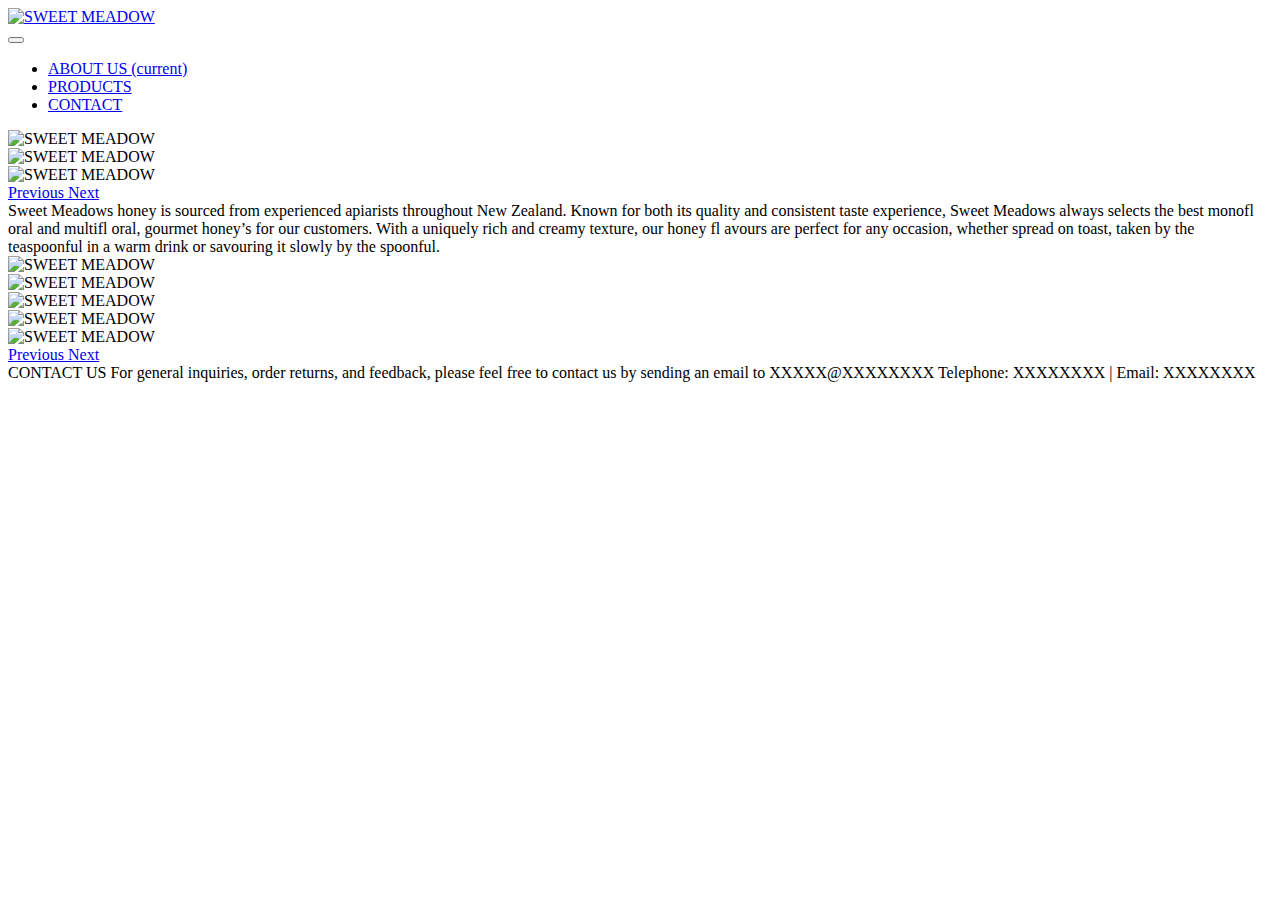
==== index.html @ bf151adb "Add files via upload" ====
<!DOCTYPE html>
<html>
  <head>
    <meta charset="UTF-8">
    <title>Home - Sweet Meadow</title>
    <script type="text/javascript" src="resources/jquery-3.3.1/jquery-3.3.1.min.js"></script>
    <script type="text/javascript" src="resources/Bootstrap/js/bootstrap.min.js"></script>
    <script type="text/javascript" src="assets/js/sm_actions.js"></script>
    <link rel="stylesheet" type="text/css" href="resources/Bootstrap/css/bootstrap.min.css">
    <link rel="stylesheet" type="text/css" href="assets/css/sm_style.css">
  </head>
  <body>
    <div class="sw_container">
      <header>
        <div class="row">
          <div class="col-sm-4">
            <a href="index.html"><img class="d-block w-100 sm_logo" src="assets/img/sm_logo.png" alt="SWEET MEADOW"></a>
          </div>
          <div class="col-sm-8">
        <nav class="navbar navbar-expand-lg navbar-light">
          <button class="navbar-toggler" type="button" data-toggle="collapse" data-target="#navbarText" aria-controls="navbarText" aria-expanded="false" aria-label="Toggle navigation">
            <span class="navbar-toggler-icon"></span>
          </button>
          <div class="collapse navbar-collapse" id="navbarText">
            <ul class="navbar-nav ml-auto">
              <li class="nav-item active">
                <a class="nav-link" href="pages/aboutus.html">ABOUT US <span class="sr-only">(current)</span></a>
              </li>
              <li class="nav-item">
                <a class="nav-link" href="pages/products.html">PRODUCTS</a>
              </li>
              <li class="nav-item">
                <a class="nav-link" href="pages/contectus.html">CONTACT</a>
              </li>
            </ul>
            </div>
            </div>
          </div>
        </nav>
      </header>
        <div class="sm_body">
          <div class="sm_crousel">
            <div id="carouselExampleControls" class="carousel slide" data-ride="carousel">
              <div class="carousel-inner">
                <div class="carousel-item active">
                  <img class="d-block w-100" src="assets/img/SM.Homepagehero1440x500a.jpg" alt="SWEET MEADOW">
                </div>
                <div class="carousel-item">
                  <img class="d-block w-100" src="assets/img/SM.Homepagehero1440x500a.jpg" alt="SWEET MEADOW">
                </div>
                <div class="carousel-item">
                  <img class="d-block w-100" src="assets/img/SM.Homepagehero1440x500a.jpg" alt="SWEET MEADOW">
                </div>
              </div>
              <a class="carousel-control-prev" href="#carouselExampleControls" role="button" data-slide="prev">
                <span class="carousel-control-prev-icon" aria-hidden="true"></span>
                <span class="sr-only">Previous</span>
              </a>
              <a class="carousel-control-next" href="#carouselExampleControls" role="button" data-slide="next">
                <span class="carousel-control-next-icon" aria-hidden="true"></span>
                <span class="sr-only">Next</span>
              </a>
            </div>
          </div>

          <div class="info-banner1">
            Sweet Meadows honey is sourced from experienced apiarists throughout New Zealand.
            Known for both its quality and consistent taste experience, Sweet Meadows always
            selects the best monofl oral and multifl oral, gourmet honey’s for our customers.
            With a uniquely rich and creamy texture, our honey fl avours are perfect for any occasion, whether
            spread on toast, taken by the teaspoonful in a warm drink or savouring it slowly by the spoonful.
          </div>
        </div>
        <div class="sm-productCrousel">
          <div class="sm_crousel">
            <div id="sm_carouselProducts" class="carousel slide" data-ride="carousel">
              <div class="carousel-inner">
                <div class="carousel-item active row">
                    <div class="col-md-20">
                      <img class="d-block w-100" src="assets/img/SM.5+ManukaHoney.png" alt="SWEET MEADOW">
                    </div>
                </div>
                <div class="carousel-item row">

                    <div class="col-md-20">
                      <img class="d-block w-100" src="assets/img/SM.10+CreamedCloverHoney.png" alt="SWEET MEADOW">
                    </div>

                </div>
                <div class="carousel-item row">

                    <div class="col-md-20">
                      <img class="d-block w-100" src="assets/img/SM.10+RewarewaHoney.png" alt="SWEET MEADOW">
                    </div>

                </div>
                <div class="carousel-item row">

                    <div class="col-md-20">
                      <img class="d-block w-100" src="assets/img/SM.10+ThymeHoney.png" alt="SWEET MEADOW">
                    </div>

                </div>
                <div class="carousel-item row">

                    <div class="col-md-20">
                      <img class="d-block w-100" src="assets/img/SM.10+WildflowerHoney.png" alt="SWEET MEADOW">
                    </div>

                </div>
              </div>
              <a class="carousel-control-prev" href="#sm_carouselProducts" role="button" data-slide="prev">
                <span class="carousel-control-prev-icon" aria-hidden="true"></span>
                <span class="sr-only">Previous</span>
              </a>
              <a class="carousel-control-next" href="#sm_carouselProducts" role="button" data-slide="next">
                <span class="carousel-control-next-icon" aria-hidden="true"></span>
                <span class="sr-only">Next</span>
              </a>
            </div>
          </div>
        </div>
      <footer>
        CONTACT US
        For general inquiries, order returns, and feedback, please feel free to contact us
        by sending an email to XXXXX@XXXXXXXX
        Telephone: XXXXXXXX | Email: XXXXXXXX
      </footer>
    </div>


  </body>
</html>
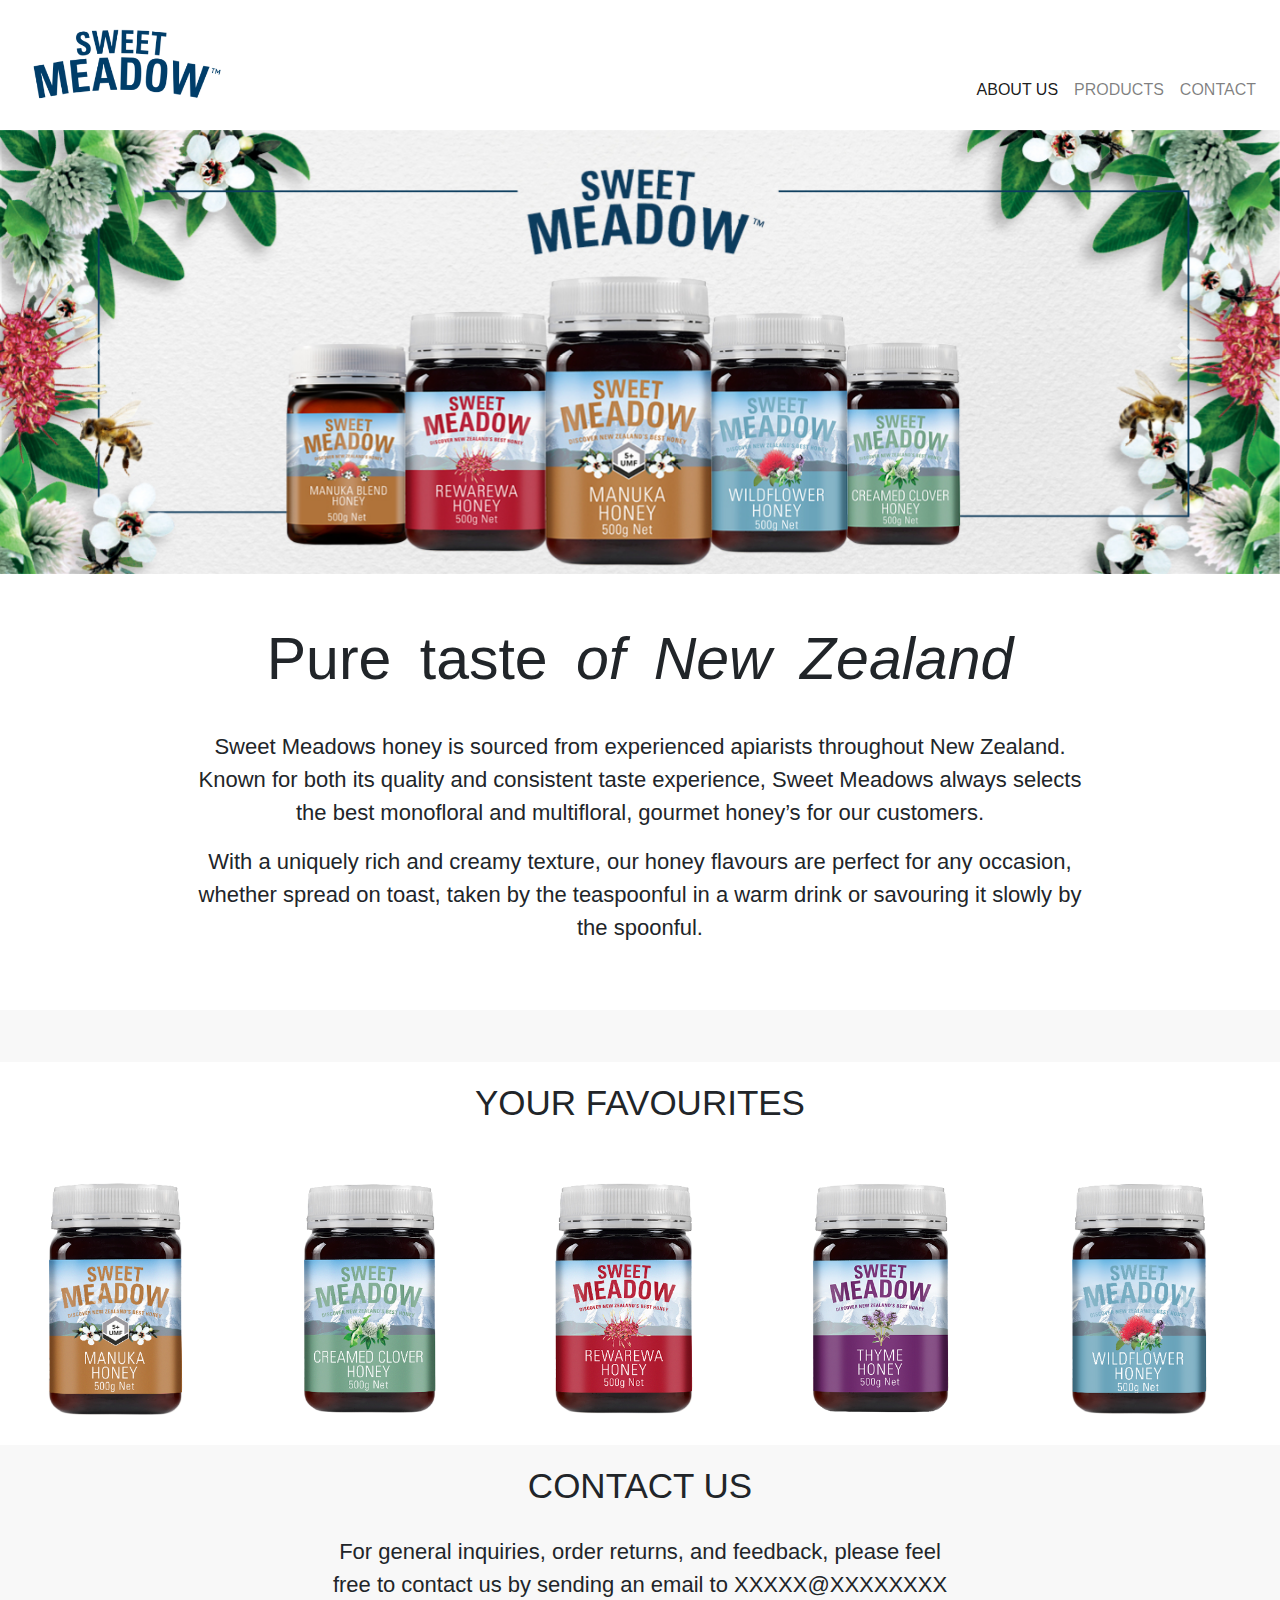
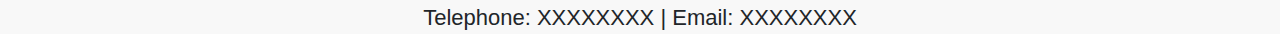
==== commit ede4c46c: "style changes with images" ====
--- a/index.html
+++ b/index.html
@@ -46,10 +46,10 @@
                   <img class="d-block w-100" src="assets/img/SM.Homepagehero1440x500a.jpg" alt="SWEET MEADOW">
                 </div>
                 <div class="carousel-item">
-                  <img class="d-block w-100" src="assets/img/SM.Homepagehero1440x500a.jpg" alt="SWEET MEADOW">
+                  <img class="d-block w-100" src="assets/img/SM.Homepagehero1440x500b.jpg" alt="SWEET MEADOW">
                 </div>
                 <div class="carousel-item">
-                  <img class="d-block w-100" src="assets/img/SM.Homepagehero1440x500a.jpg" alt="SWEET MEADOW">
+                  <img class="d-block w-100" src="assets/img/SM.Homepagehero1440x500c.jpg" alt="SWEET MEADOW">
                 </div>
               </div>
               <a class="carousel-control-prev" href="#carouselExampleControls" role="button" data-slide="prev">
@@ -63,16 +63,22 @@
             </div>
           </div>
 
-          <div class="info-banner1">
-            Sweet Meadows honey is sourced from experienced apiarists throughout New Zealand.
-            Known for both its quality and consistent taste experience, Sweet Meadows always
-            selects the best monofl oral and multifl oral, gourmet honey’s for our customers.
-            With a uniquely rich and creamy texture, our honey fl avours are perfect for any occasion, whether
-            spread on toast, taken by the teaspoonful in a warm drink or savouring it slowly by the spoonful.
+          <div class="info-banner1 container">
+              <h1 class="center sm_heading">Pure taste <em>of New Zealand</em></h1>
+              <p class="paragaraph">Sweet Meadows honey is sourced from experienced apiarists throughout New Zealand.
+                  Known for both its quality and consistent taste experience, Sweet Meadows always
+                  selects the best monofloral and multifloral, gourmet honey’s for our customers.
+              </p>
+              <p class="paragaraph">
+                With a uniquely rich and creamy texture, our honey flavours are perfect for any occasion, whether spread
+                on toast, taken by the teaspoonful in a warm drink or savouring it slowly by the spoonful.
+            </p>
+
           </div>
         </div>
         <div class="sm-productCrousel">
           <div class="sm_crousel">
+            <h1 class="center sm_sub_heading">YOUR FAVOURITES</h1>
             <div id="sm_carouselProducts" class="carousel slide" data-ride="carousel">
               <div class="carousel-inner">
                 <div class="carousel-item active row">
@@ -121,10 +127,10 @@
           </div>
         </div>
       <footer>
-        CONTACT US
-        For general inquiries, order returns, and feedback, please feel free to contact us
-        by sending an email to XXXXX@XXXXXXXX
-        Telephone: XXXXXXXX | Email: XXXXXXXX
+        <h1 class="center sm_sub_heading">CONTACT US</h1>
+        <p class="paragaraph center wd-50per"> For general inquiries, order returns, and feedback, please feel free to contact us
+        by sending an email to XXXXX@XXXXXXXX</p>
+        <p class="paragaraph center"> Telephone: XXXXXXXX | Email: XXXXXXXX</p>
       </footer>
     </div>
 
--- a/assets/css/sm_style.css
+++ b/assets/css/sm_style.css
@@ -0,0 +1,44 @@
+@media (min-width: 1080px){
+.col-md-20 {
+    width: 20%;
+    float: left;
+}
+}
+.active.carousel-item-left, .carousel-item-prev{
+    -webkit-transform: translate3d(-100%,0,0);
+    transform: translate3d(-33%,0,0);
+}.sm_logo {
+    padding: 29px 32px;
+    max-width: 255px;
+}div#navbarText {
+    margin-top: 62px;
+}.sw_container {
+    max-width: 1440px;
+    margin: auto;
+}.center {
+    text-align: center;
+}.info-banner1 {
+    padding: 50px 111px;
+}p.paragaraph {
+    font-size: 22px;
+    line-height: 1.5;
+    text-align: center;
+}h1.center.sm_heading {
+    padding-bottom: 27px;
+    font-size: 59px;
+    font-weight: normal;
+    word-spacing: 12px;
+}.sm-productCrousel {
+    background: rgb(248,248,248);
+    padding: 52px 0 0 0;
+}.sm_crousel {
+    background: white;
+}footer {
+    background: rgb(248,248,248);
+}h1.center.sm_sub_heading {
+    font-size: 35px;
+    padding: 20px 0;
+}.wd-50per {
+    width: 50%;
+    margin: auto;
+}
